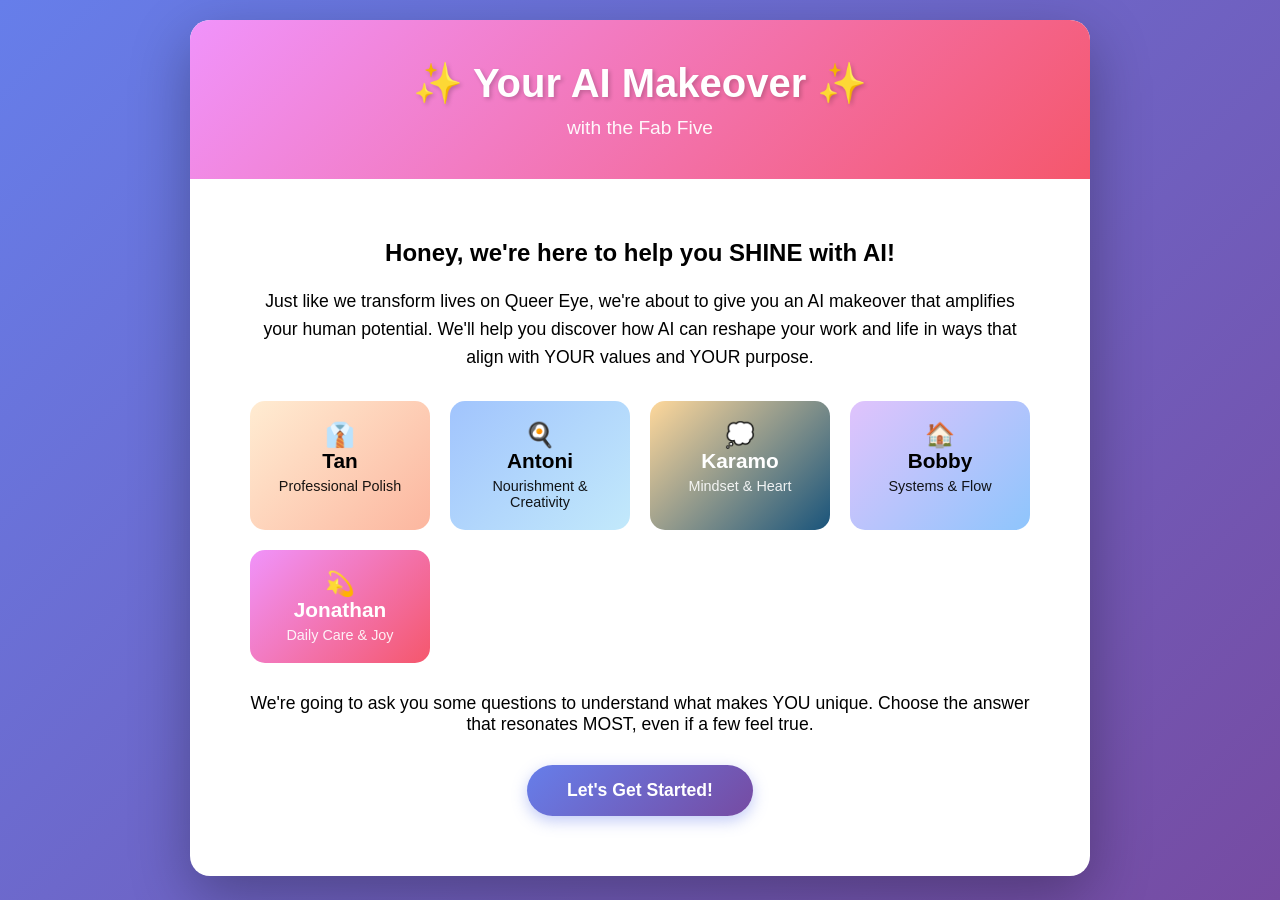
==== index.html @ f9fdda3f "Rename queer-eye-ai-makeover.html to index.html https://claude.ai/code/session_01TwcdHApTbEjeaKhmENs" ====
<!DOCTYPE html>
<html lang="en">
<head>
    <meta charset="UTF-8">
    <meta name="viewport" content="width=device-width, initial-scale=1.0">
    <title>Queer Eye AI Makeover - Discover Your AI Potential</title>
    <style>
        * {
            margin: 0;
            padding: 0;
            box-sizing: border-box;
        }

        body {
            font-family: 'Segoe UI', Tahoma, Geneva, Verdana, sans-serif;
            background: linear-gradient(135deg, #667eea 0%, #764ba2 100%);
            min-height: 100vh;
            padding: 20px;
        }

        .container {
            max-width: 900px;
            margin: 0 auto;
            background: white;
            border-radius: 20px;
            box-shadow: 0 20px 60px rgba(0,0,0,0.3);
            overflow: hidden;
        }

        .header {
            background: linear-gradient(135deg, #f093fb 0%, #f5576c 100%);
            color: white;
            padding: 40px;
            text-align: center;
        }

        .header h1 {
            font-size: 2.5em;
            margin-bottom: 10px;
            text-shadow: 2px 2px 4px rgba(0,0,0,0.2);
        }

        .header p {
            font-size: 1.2em;
            opacity: 0.95;
        }

        .content {
            padding: 40px;
        }

        .intro-section {
            text-align: center;
            padding: 20px;
        }

        .fab-five-intro {
            display: grid;
            grid-template-columns: repeat(auto-fit, minmax(150px, 1fr));
            gap: 20px;
            margin: 30px 0;
        }

        .host-card {
            padding: 20px;
            border-radius: 15px;
            text-align: center;
            transition: transform 0.3s;
        }

        .host-card:hover {
            transform: translateY(-5px);
        }

        .host-card.tan { background: linear-gradient(135deg, #ffecd2 0%, #fcb69f 100%); }
        .host-card.antoni { background: linear-gradient(135deg, #a1c4fd 0%, #c2e9fb 100%); }
        .host-card.karamo { background: linear-gradient(135deg, #ffd89b 0%, #19547b 100%); color: white; }
        .host-card.bobby { background: linear-gradient(135deg, #e0c3fc 0%, #8ec5fc 100%); }
        .host-card.jonathan { background: linear-gradient(135deg, #f093fb 0%, #f5576c 100%); color: white; }

        .host-card h3 {
            font-size: 1.3em;
            margin-bottom: 5px;
        }

        .host-card p {
            font-size: 0.9em;
            opacity: 0.9;
        }

        .question-section {
            display: none;
            animation: fadeIn 0.5s;
        }

        @keyframes fadeIn {
            from { opacity: 0; transform: translateY(20px); }
            to { opacity: 1; transform: translateY(0); }
        }

        .question-card {
            background: #f8f9fa;
            padding: 30px;
            border-radius: 15px;
            margin-bottom: 30px;
            border-left: 5px solid;
        }

        .question-card.tan { border-color: #fcb69f; }
        .question-card.antoni { border-color: #a1c4fd; }
        .question-card.karamo { border-color: #19547b; }
        .question-card.bobby { border-color: #8ec5fc; }
        .question-card.jonathan { border-color: #f5576c; }

        .host-name {
            font-size: 1.4em;
            font-weight: bold;
            margin-bottom: 15px;
            display: flex;
            align-items: center;
            gap: 10px;
        }

        .host-emoji {
            font-size: 1.5em;
        }

        .question-text {
            font-size: 1.2em;
            margin-bottom: 20px;
            font-style: italic;
            line-height: 1.5;
        }

        .options {
            display: flex;
            flex-direction: column;
            gap: 15px;
        }

        .option {
            padding: 20px;
            background: white;
            border: 2px solid #e0e0e0;
            border-radius: 10px;
            cursor: pointer;
            transition: all 0.3s;
            display: flex;
            align-items: center;
            gap: 15px;
        }

        .option:hover {
            border-color: #667eea;
            transform: translateX(5px);
            box-shadow: 0 5px 15px rgba(102, 126, 234, 0.2);
        }

        .option.selected {
            border-color: #667eea;
            background: #f0f4ff;
            font-weight: bold;
        }

        .option-letter {
            background: #667eea;
            color: white;
            width: 30px;
            height: 30px;
            border-radius: 50%;
            display: flex;
            align-items: center;
            justify-content: center;
            font-weight: bold;
            flex-shrink: 0;
        }

        .option.selected .option-letter {
            background: #764ba2;
        }

        .reaction {
            margin-top: 20px;
            padding: 15px;
            background: #fff9e6;
            border-radius: 10px;
            border-left: 4px solid #ffd700;
            display: none;
            animation: slideIn 0.4s;
        }

        @keyframes slideIn {
            from { opacity: 0; transform: translateX(-20px); }
            to { opacity: 1; transform: translateX(0); }
        }

        .reaction.show {
            display: block;
        }

        .reaction-text {
            font-style: italic;
            margin-bottom: 10px;
        }

        .reaction-author {
            font-weight: bold;
            font-size: 0.9em;
            color: #666;
        }

        .open-question {
            margin-top: 20px;
        }

        .open-question textarea {
            width: 100%;
            padding: 15px;
            border: 2px solid #e0e0e0;
            border-radius: 10px;
            font-family: inherit;
            font-size: 1em;
            resize: vertical;
            min-height: 100px;
            transition: border-color 0.3s;
        }

        .open-question textarea:focus {
            outline: none;
            border-color: #667eea;
        }

        .btn {
            background: linear-gradient(135deg, #667eea 0%, #764ba2 100%);
            color: white;
            padding: 15px 40px;
            border: none;
            border-radius: 30px;
            font-size: 1.1em;
            font-weight: bold;
            cursor: pointer;
            transition: all 0.3s;
            box-shadow: 0 5px 15px rgba(102, 126, 234, 0.4);
        }

        .btn:hover {
            transform: translateY(-2px);
            box-shadow: 0 8px 20px rgba(102, 126, 234, 0.6);
        }

        .btn:disabled {
            opacity: 0.5;
            cursor: not-allowed;
        }

        .navigation {
            display: flex;
            justify-content: space-between;
            align-items: center;
            margin-top: 30px;
        }

        .progress {
            text-align: center;
            margin-bottom: 20px;
        }

        .progress-bar {
            width: 100%;
            height: 10px;
            background: #e0e0e0;
            border-radius: 5px;
            overflow: hidden;
            margin-top: 10px;
        }

        .progress-fill {
            height: 100%;
            background: linear-gradient(90deg, #667eea 0%, #764ba2 100%);
            transition: width 0.5s;
        }

        .results-section {
            display: none;
        }

        .value-card {
            background: linear-gradient(135deg, #f093fb 0%, #f5576c 100%);
            color: white;
            padding: 30px;
            border-radius: 15px;
            margin-bottom: 30px;
            text-align: center;
        }

        .value-card h2 {
            font-size: 2em;
            margin-bottom: 15px;
        }

        .recommendation-card {
            background: #f8f9fa;
            padding: 30px;
            border-radius: 15px;
            margin-bottom: 20px;
        }

        .tool-highlight {
            background: linear-gradient(135deg, #667eea 0%, #764ba2 100%);
            color: white;
            padding: 20px;
            border-radius: 10px;
            margin: 20px 0;
        }

        .tool-highlight h4 {
            font-size: 1.3em;
            margin-bottom: 10px;
        }

        .challenge-card {
            background: linear-gradient(135deg, #ffd89b 0%, #19547b 100%);
            color: white;
            padding: 25px;
            border-radius: 15px;
            margin: 30px 0;
        }

        .affirmation {
            background: linear-gradient(135deg, #f093fb 0%, #f5576c 100%);
            color: white;
            padding: 30px;
            border-radius: 15px;
            text-align: center;
            font-size: 1.2em;
            line-height: 1.8;
            margin-top: 30px;
        }

        .hidden {
            display: none;
        }
    </style>
</head>
<body>
    <div class="container">
        <div class="header">
            <h1>✨ Your AI Makeover ✨</h1>
            <p>with the Fab Five</p>
        </div>

        <div class="content">
            <!-- Intro Section -->
            <div id="intro" class="intro-section">
                <h2 style="margin-bottom: 20px;">Honey, we're here to help you SHINE with AI!</h2>
                <p style="font-size: 1.1em; line-height: 1.6; margin-bottom: 30px;">
                    Just like we transform lives on Queer Eye, we're about to give you an AI makeover that amplifies your human potential.
                    We'll help you discover how AI can reshape your work and life in ways that align with YOUR values and YOUR purpose.
                </p>

                <div class="fab-five-intro">
                    <div class="host-card tan">
                        <div class="host-emoji">👔</div>
                        <h3>Tan</h3>
                        <p>Professional Polish</p>
                    </div>
                    <div class="host-card antoni">
                        <div class="host-emoji">🍳</div>
                        <h3>Antoni</h3>
                        <p>Nourishment & Creativity</p>
                    </div>
                    <div class="host-card karamo">
                        <div class="host-emoji">💭</div>
                        <h3>Karamo</h3>
                        <p>Mindset & Heart</p>
                    </div>
                    <div class="host-card bobby">
                        <div class="host-emoji">🏠</div>
                        <h3>Bobby</h3>
                        <p>Systems & Flow</p>
                    </div>
                    <div class="host-card jonathan">
                        <div class="host-emoji">💫</div>
                        <h3>Jonathan</h3>
                        <p>Daily Care & Joy</p>
                    </div>
                </div>

                <p style="font-size: 1.1em; margin: 30px 0;">
                    We're going to ask you some questions to understand what makes YOU unique.
                    Choose the answer that resonates MOST, even if a few feel true.
                </p>

                <button class="btn" onclick="startAssessment()">Let's Get Started!</button>
            </div>

            <!-- Assessment Section -->
            <div id="assessment" class="question-section">
                <div class="progress">
                    <div style="font-size: 1.1em; font-weight: bold;">Question <span id="current-q">1</span> of 10</div>
                    <div class="progress-bar">
                        <div class="progress-fill" id="progress-fill" style="width: 10%"></div>
                    </div>
                </div>

                <div id="question-container"></div>

                <div class="navigation">
                    <button class="btn" id="prev-btn" onclick="previousQuestion()" style="display: none;">← Previous</button>
                    <button class="btn" id="next-btn" onclick="nextQuestion()" disabled>Next →</button>
                </div>
            </div>

            <!-- Open Questions Section -->
            <div id="open-questions" class="question-section">
                <h2 style="margin-bottom: 30px; text-align: center;">Now, let's go deeper...</h2>
                <p style="text-align: center; margin-bottom: 40px; font-size: 1.1em;">
                    Each of us has one more question to help personalize your AI makeover.
                </p>
                <div id="open-questions-container"></div>
                <div class="navigation">
                    <button class="btn" onclick="generateResults()">Show Me My AI Makeover! ✨</button>
                </div>
            </div>

            <!-- Results Section -->
            <div id="results" class="results-section">
                <!-- Results will be generated dynamically -->
            </div>
        </div>
    </div>

    <script>
        // Questions data
        const questions = [
            {
                host: 'tan',
                hostName: 'Tan France',
                emoji: '👔',
                question: "Let's talk about how you present yourself at work. What's your biggest struggle when it comes to professional communication?",
                options: [
                    { id: 'a', text: "Writing takes forever - I overthink every email", value: 'perfectionist' },
                    { id: 'b', text: "I have great ideas but struggle to articulate them clearly", value: 'clarity' },
                    { id: 'c', text: "I'm confident in person but my writing doesn't capture my personality", value: 'personality' },
                    { id: 'd', text: "I don't struggle - I'm already fabulous, darling", value: 'confident' }
                ],
                reactions: {
                    'a': { text: "Oh honey, I see this all the time! You care about quality, which is beautiful. But AI can help you polish faster so you can focus on what really matters.", author: "Tan" },
                    'b': { text: "You know what? That's actually a strength. Your brain works fast! We just need to help you translate those brilliant thoughts into words.", author: "Tan" },
                    'c': { text: "I LOVE this self-awareness! Your personality is your superpower. Let's make sure your writing matches that energy.", author: "Tan" },
                    'd': { text: "Look at you! That confidence is stunning. But even the most fabulous people can level up, darling.", author: "Tan" }
                },
                openQuestion: "What does 'professional excellence' mean to you personally?"
            },
            {
                host: 'tan',
                hostName: 'Tan France',
                emoji: '👔',
                question: "When you imagine your most polished professional self, what are you doing differently?",
                options: [
                    { id: 'a', text: "Communicating with clarity and confidence", value: 'communication' },
                    { id: 'b', text: "Producing higher quality work faster", value: 'efficiency' },
                    { id: 'c', text: "Being more creative and original", value: 'creativity' },
                    { id: 'd', text: "Having more time for what really matters", value: 'time' }
                ],
                reactions: {
                    'a': { text: "YES! That's what it's all about. Confidence comes from clarity, and we're going to get you there.", author: "Tan" },
                    'b': { text: "Speed AND quality? That's not a compromise, that's AI's sweet spot, love.", author: "Tan" },
                    'c': { text: "Gorgeous! Creativity is what makes you irreplaceable. AI should amplify that, not replace it.", author: "Tan" },
                    'd': { text: "THIS is the real transformation. When we free up your time, you can focus on your purpose.", author: "Tan" }
                }
            },
            {
                host: 'antoni',
                hostName: 'Antoni Porowski',
                emoji: '🍳',
                question: "What feeds your soul at work - what kind of tasks make you feel most alive?",
                options: [
                    { id: 'a', text: "Learning new things and going deep", value: 'learning' },
                    { id: 'b', text: "Creating something original", value: 'creating' },
                    { id: 'c', text: "Solving complex problems", value: 'solving' },
                    { id: 'd', text: "Connecting ideas in new ways", value: 'connecting' }
                ],
                reactions: {
                    'a': { text: "That's beautiful. Real nourishment comes from growth. AI can be your learning partner, helping you absorb and understand faster.", author: "Antoni", banter: "Jonathan: 'OMG yes, learning is so sexy!'" },
                    'b': { text: "Creating is deeply human. The best AI use is when it handles the prep work so you have more energy for pure creation.", author: "Antoni" },
                    'c': { text: "I love this. Problem-solving is like cooking - you need the right ingredients and techniques. AI can be your sous chef.", author: "Antoni" },
                    'd': { text: "That's synthesis, and it's so valuable. AI can help you see patterns you might miss when you're overwhelmed.", author: "Antoni" }
                },
                openQuestion: "What kind of work makes you feel most nourished and fulfilled?"
            },
            {
                host: 'antoni',
                hostName: 'Antoni Porowski',
                emoji: '🍳',
                question: "When you're overwhelmed with information or tasks, what do you need most?",
                options: [
                    { id: 'a', text: "Someone to help me see the big picture", value: 'bigpicture' },
                    { id: 'b', text: "A way to organize and make sense of it all", value: 'organize' },
                    { id: 'c', text: "More time to think deeply", value: 'think' },
                    { id: 'd', text: "Fresh perspective and new ideas", value: 'perspective' }
                ],
                reactions: {
                    'a': { text: "Sometimes we get lost in the details. AI is incredible at summarizing and helping you see the forest through the trees.", author: "Antoni" },
                    'b': { text: "Organization is the foundation of everything. When your information is organized, you can actually use it.", author: "Antoni", banter: "Bobby: 'PREACH!'" },
                    'c': { text: "Deep thinking is where the magic happens. If AI can handle the surface-level stuff, you get that time back.", author: "Antoni" },
                    'd': { text: "Fresh perspective is everything. AI can be like a creative partner, bouncing ideas back in ways you wouldn't expect.", author: "Antoni" }
                }
            },
            {
                host: 'karamo',
                hostName: 'Karamo Brown',
                emoji: '💭',
                question: "Be real with me - what's your honest relationship with AI right now?",
                options: [
                    { id: 'a', text: "Scared it'll replace me or what makes me human", value: 'fear' },
                    { id: 'b', text: "Intrigued but don't know where to start", value: 'curious' },
                    { id: 'c', text: "Using it but feel guilty or like I'm 'cheating'", value: 'guilt' },
                    { id: 'd', text: "Excited but worried I'm not using it right", value: 'excited' }
                ],
                reactions: {
                    'a': { text: "Thank you for being vulnerable. Here's the truth: AI can't replace what makes you YOU. Your empathy, values, experiences - that's irreplaceable. AI is a tool that amplifies your humanity.", author: "Karamo" },
                    'b': { text: "That curiosity? That's courage. Not knowing where to start is exactly where everyone starts. We're going to change that today.", author: "Karamo" },
                    'c': { text: "Listen to me: Using tools doesn't diminish your work. Do you feel guilty using a calculator? A spellchecker? AI is the same. What matters is the thinking and judgment YOU bring.", author: "Karamo", banter: "Tan: 'Exactly! Nobody makes their own fabric!'" },
                    'd': { text: "That excitement is your intuition telling you something. There's no 'right way' - there's YOUR way. Let's find it.", author: "Karamo" }
                },
                openQuestion: "What impact do you most want to have in your work and life?"
            },
            {
                host: 'karamo',
                hostName: 'Karamo Brown',
                emoji: '💭',
                question: "What impact do you most want to have in your work and life?",
                options: [
                    { id: 'a', text: "Help and empower others", value: 'empower' },
                    { id: 'b', text: "Create meaningful change", value: 'change' },
                    { id: 'c', text: "Express my authentic self", value: 'authentic' },
                    { id: 'd', text: "Master my craft and excel", value: 'mastery' }
                ],
                reactions: {
                    'a': { text: "This is your PURPOSE. And here's what's powerful: when AI handles the logistics, you have MORE energy for the human connection that truly empowers people.", author: "Karamo" },
                    'b': { text: "Change-makers need leverage. AI isn't the change - YOU are. But AI can amplify your reach and your impact.", author: "Karamo" },
                    'c': { text: "Your authenticity is your power. AI should never mask who you are - it should give you space to be MORE yourself.", author: "Karamo" },
                    'd': { text: "Excellence requires focus. When you're not drowning in busywork, you can dedicate yourself to true mastery.", author: "Karamo" }
                }
            },
            {
                host: 'bobby',
                hostName: 'Bobby Berk',
                emoji: '🏠',
                question: "Let's talk about your workspace and workflow. What's the biggest mess we need to clean up?",
                options: [
                    { id: 'a', text: "My processes are chaotic - I waste so much time", value: 'chaos' },
                    { id: 'b', text: "I'm drowning in information/research/data", value: 'information' },
                    { id: 'c', text: "I do too many repetitive tasks manually", value: 'repetitive' },
                    { id: 'd', text: "My digital life is disorganized", value: 'disorganized' }
                ],
                reactions: {
                    'a': { text: "Okay, we're doing a full renovation. The good news? AI is amazing at creating structure from chaos. We just need to identify your repeated workflows.", author: "Bobby" },
                    'b': { text: "Information overload is like clutter - it paralyzes you. AI can be your organization system, helping you find what you need when you need it.", author: "Bobby" },
                    'c': { text: "STOP. If you're doing the same thing over and over, that's literally what computers are for. Let's automate that.", author: "Bobby", banter: "Antoni: 'It's like having someone else chop the onions!'" },
                    'd': { text: "Digital organization is just as important as physical. When everything has a place and a system, you can actually work.", author: "Bobby" }
                },
                openQuestion: "If we could redesign your workday, what would you want more space for?"
            },
            {
                host: 'bobby',
                hostName: 'Bobby Berk',
                emoji: '🏠',
                question: "If we could redesign your workday, what would you want more space for?",
                options: [
                    { id: 'a', text: "Deep, focused creative work", value: 'creative' },
                    { id: 'b', text: "Strategic thinking and planning", value: 'strategic' },
                    { id: 'c', text: "Human connection and collaboration", value: 'connection' },
                    { id: 'd', text: "Learning and experimentation", value: 'experiment' }
                ],
                reactions: {
                    'a': { text: "Creative work requires protected time and mental space. Every minute AI saves you on admin is a minute you can spend creating.", author: "Bobby" },
                    'b': { text: "Strategy is what separates good from great. If AI handles tactics and execution, you can focus on the vision.", author: "Bobby" },
                    'c': { text: "YES! The most valuable thing we have is human connection. Technology should create MORE space for that, not less.", author: "Bobby" },
                    'd': { text: "Experimentation is how we grow. When your systems are tight, you have bandwidth to try new things.", author: "Bobby" }
                }
            },
            {
                host: 'jonathan',
                hostName: 'Jonathan Van Ness',
                emoji: '💫',
                question: "Gorgeous! Tell me about your daily routine - when do you feel most energized?",
                options: [
                    { id: 'a', text: "Morning - I love fresh starts", value: 'morning' },
                    { id: 'b', text: "When I'm in flow on something I care about", value: 'flow' },
                    { id: 'c', text: "After I've accomplished something", value: 'accomplishment' },
                    { id: 'd', text: "When I'm learning or discovering something new", value: 'discovery' }
                ],
                reactions: {
                    'a': { text: "Okay, morning person! Let's use AI to set you up for success each morning. Imagine starting each day with a personalized brief of what matters.", author: "Jonathan", banter: "Bobby: 'Morning routines are EVERYTHING.'" },
                    'b': { text: "Flow state is like the BEST hair day! AI can protect your flow by handling interruptions and busy work.", author: "Jonathan" },
                    'c': { text: "That accomplishment dopamine is REAL, honey! AI can help you knock things out faster so you get more of those wins.", author: "Jonathan" },
                    'd': { text: "Learning and discovery! That's gorgeous! AI is like having a brilliant friend who always has interesting things to share.", author: "Jonathan" }
                },
                openQuestion: "What would make AI feel less like 'work' and more like a fun, supportive friend?"
            },
            {
                host: 'jonathan',
                hostName: 'Jonathan Van Ness',
                emoji: '💫',
                question: "What would make AI feel less like 'work' and more like a fun, supportive friend?",
                options: [
                    { id: 'a', text: "If it helped me learn and grow", value: 'growth' },
                    { id: 'b', text: "If it handled the boring stuff so I could do what I love", value: 'boring' },
                    { id: 'c', text: "If it sparked my creativity", value: 'spark' },
                    { id: 'd', text: "If it helped me be more present and less stressed", value: 'present' }
                ],
                reactions: {
                    'a': { text: "Yes! AI as your personal tutor and curiosity partner. It can explain things, help you understand, and make learning feel playful!", author: "Jonathan" },
                    'b': { text: "The boring stuff is like doing dishes - necessary but ugh. Let AI be your dishwasher so you can cook!", author: "Jonathan" },
                    'c': { text: "AI for creativity is like having a brainstorming buddy who never runs out of ideas. You're still the artist, honey!", author: "Jonathan" },
                    'd': { text: "THIS! When you're not overwhelmed, you can actually be present. AI can be your stress-management tool.", author: "Jonathan" }
                }
            }
        ];

        const openQuestions = [
            { host: 'tan', emoji: '👔', question: "What does 'professional excellence' mean to you personally?" },
            { host: 'antoni', emoji: '🍳', question: "What kind of work makes you feel most nourished and fulfilled?" },
            { host: 'karamo', emoji: '💭', question: "What impact do you most want to have in your work and life?" },
            { host: 'bobby', emoji: '🏠', question: "If we could redesign your workday, what would you want more space for?" },
            { host: 'jonathan', emoji: '💫', question: "What would make AI feel less like 'work' and more like a fun, supportive friend?" }
        ];

        // State
        let currentQuestionIndex = 0;
        let answers = {};
        let openAnswers = {};

        function startAssessment() {
            document.getElementById('intro').style.display = 'none';
            document.getElementById('assessment').style.display = 'block';
            showQuestion(0);
        }

        function showQuestion(index) {
            currentQuestionIndex = index;
            const question = questions[index];
            const container = document.getElementById('question-container');

            let optionsHTML = '';
            question.options.forEach(option => {
                const selected = answers[index] === option.id ? 'selected' : '';
                optionsHTML += `
                    <div class="option ${selected}" onclick="selectOption(${index}, '${option.id}', '${option.value}')">
                        <div class="option-letter">${option.id.toUpperCase()}</div>
                        <div>${option.text}</div>
                    </div>
                `;
            });

            container.innerHTML = `
                <div class="question-card ${question.host}">
                    <div class="host-name">
                        <span class="host-emoji">${question.emoji}</span>
                        ${question.hostName}
                    </div>
                    <div class="question-text">"${question.question}"</div>
                    <div class="options">
                        ${optionsHTML}
                    </div>
                    <div class="reaction" id="reaction-${index}">
                        <div class="reaction-text" id="reaction-text-${index}"></div>
                        <div class="reaction-author" id="reaction-author-${index}"></div>
                    </div>
                </div>
            `;

            // Update progress
            const progress = ((index + 1) / questions.length) * 100;
            document.getElementById('progress-fill').style.width = progress + '%';
            document.getElementById('current-q').textContent = index + 1;

            // Update navigation
            document.getElementById('prev-btn').style.display = index > 0 ? 'block' : 'none';
            document.getElementById('next-btn').disabled = !answers[index];

            // Show reaction if already answered
            if (answers[index]) {
                showReaction(index, answers[index]);
            }
        }

        function selectOption(questionIndex, optionId, value) {
            answers[questionIndex] = optionId;

            // Update UI
            const options = document.querySelectorAll(`#question-container .option`);
            options.forEach(opt => opt.classList.remove('selected'));
            event.currentTarget.classList.add('selected');

            // Enable next button
            document.getElementById('next-btn').disabled = false;

            // Show reaction
            showReaction(questionIndex, optionId);
        }

        function showReaction(questionIndex, optionId) {
            const question = questions[questionIndex];
            const reaction = question.reactions[optionId];

            if (reaction) {
                const reactionDiv = document.getElementById(`reaction-${questionIndex}`);
                const reactionText = document.getElementById(`reaction-text-${questionIndex}`);
                const reactionAuthor = document.getElementById(`reaction-author-${questionIndex}`);

                reactionText.innerHTML = `"${reaction.text}"${reaction.banter ? `<br><br><em>${reaction.banter}</em>` : ''}`;
                reactionAuthor.textContent = `— ${reaction.author}`;

                reactionDiv.classList.add('show');
            }
        }

        function nextQuestion() {
            if (currentQuestionIndex < questions.length - 1) {
                showQuestion(currentQuestionIndex + 1);
            } else {
                // Move to open questions
                showOpenQuestions();
            }
        }

        function previousQuestion() {
            if (currentQuestionIndex > 0) {
                showQuestion(currentQuestionIndex - 1);
            }
        }

        function showOpenQuestions() {
            document.getElementById('assessment').style.display = 'none';
            document.getElementById('open-questions').style.display = 'block';

            const container = document.getElementById('open-questions-container');
            let html = '';

            openQuestions.forEach((q, index) => {
                html += `
                    <div class="question-card ${q.host}">
                        <div class="host-name">
                            <span class="host-emoji">${q.emoji}</span>
                            ${q.host.charAt(0).toUpperCase() + q.host.slice(1)}
                        </div>
                        <div class="question-text">"${q.question}"</div>
                        <div class="open-question">
                            <textarea id="open-${index}" placeholder="Share your thoughts...">${openAnswers[index] || ''}</textarea>
                        </div>
                    </div>
                `;
            });

            container.innerHTML = html;

            // Save answers on input
            openQuestions.forEach((q, index) => {
                document.getElementById(`open-${index}`).addEventListener('input', (e) => {
                    openAnswers[index] = e.target.value;
                });
            });
        }

        function generateResults() {
            // Collect open answers
            openQuestions.forEach((q, index) => {
                const textarea = document.getElementById(`open-${index}`);
                if (textarea) {
                    openAnswers[index] = textarea.value;
                }
            });

            // Hide open questions, show results
            document.getElementById('open-questions').style.display = 'none';
            document.getElementById('results').style.display = 'block';

            // Analyze answers and generate personalized results
            const analysis = analyzeAnswers();
            displayResults(analysis);
        }

        function analyzeAnswers() {
            // Collect all values
            const values = [];
            questions.forEach((q, index) => {
                const answer = answers[index];
                if (answer) {
                    const option = q.options.find(opt => opt.id === answer);
                    if (option) {
                        values.push(option.value);
                    }
                }
            });

            // Determine core values and needs
            const analysis = {
                coreValue: determineCoreValue(values, openAnswers),
                primaryNeeds: determinePrimaryNeeds(values),
                tools: recommendTools(values, openAnswers),
                challenge: createChallenge(values),
                affirmation: createAffirmation(values, openAnswers)
            };

            return analysis;
        }

        function determineCoreValue(values, openAnswers) {
            // Analyze Karamo's questions (indices 4-5) for core values
            const impactAnswer = questions[5].options.find(opt => opt.id === answers[5])?.value;

            const valueMap = {
                'empower': 'Connection & Empowerment',
                'change': 'Meaningful Impact',
                'authentic': 'Authentic Expression',
                'mastery': 'Excellence & Mastery'
            };

            return valueMap[impactAnswer] || 'Growth & Discovery';
        }

        function determinePrimaryNeeds(values) {
            const needCounts = {};

            // Group related values
            const needMap = {
                communication: 'Clear Communication',
                clarity: 'Clear Communication',
                perfectionist: 'Confidence & Speed',
                efficiency: 'Confidence & Speed',
                time: 'Freed Time',
                learning: 'Deep Learning',
                connecting: 'Deep Learning',
                creating: 'Creative Expression',
                creativity: 'Creative Expression',
                solving: 'Problem Solving',
                organize: 'Organization & Structure',
                chaos: 'Organization & Structure',
                bigpicture: 'Strategic Thinking',
                strategic: 'Strategic Thinking'
            };

            values.forEach(val => {
                const need = needMap[val];
                if (need) {
                    needCounts[need] = (needCounts[need] || 0) + 1;
                }
            });

            // Return top 3 needs
            return Object.entries(needCounts)
                .sort((a, b) => b[1] - a[1])
                .slice(0, 3)
                .map(([need]) => need);
        }

        function recommendTools(values, openAnswers) {
            const tools = [];

            // Gemini recommendations
            if (values.includes('clarity') || values.includes('communication') || values.includes('perfectionist')) {
                tools.push({
                    name: 'Gemini for Writing',
                    host: 'Tan',
                    description: 'Your personal writing assistant. Use Gemini to draft emails, refine your message, adjust tone, and communicate with confidence. Think of it as having a skilled editor who helps you sound like the best version of yourself.',
                    why: 'Because you deserve to communicate with the same brilliance you think.',
                    tryIt: 'Next time you\'re stuck on an email, ask Gemini: "Help me write a clear, confident response to [situation]"'
                });
            }

            // NotebookLM recommendations
            if (values.includes('learning') || values.includes('information') || values.includes('bigpicture') || values.includes('organize')) {
                tools.push({
                    name: 'NotebookLM',
                    host: 'Antoni & Bobby',
                    description: 'Your AI research partner. Upload your documents, articles, or notes, and NotebookLM helps you understand, synthesize, and discover insights. It\'s like having a brilliant study partner who never gets tired.',
                    why: 'Because drowning in information isn\'t productive - understanding it is.',
                    tryIt: 'Upload 3-5 articles or documents about a topic you\'re researching. Ask NotebookLM to create a summary and identify the key themes.'
                });
            }

            // Gemini for creativity
            if (values.includes('creating') || values.includes('creativity') || values.includes('connecting') || values.includes('spark')) {
                tools.push({
                    name: 'Gemini for Brainstorming',
                    host: 'Antoni & Jonathan',
                    description: 'Your creative thinking partner. Use Gemini to bounce ideas, explore possibilities, and see connections you might miss. It\'s not about replacing your creativity - it\'s about amplifying it.',
                    why: 'Because the best ideas come from conversation, and AI can be an always-available collaborator.',
                    tryIt: 'Share a project or problem you\'re working on and ask: "Help me brainstorm 10 different approaches to [challenge]"'
                });
            }

            // Gemini CLI / Antigravity
            if (values.includes('chaos') || values.includes('repetitive') || values.includes('efficiency') || values.includes('strategic')) {
                tools.push({
                    name: 'Gemini CLI (Antigravity)',
                    host: 'Bobby',
                    description: 'AI for your workflow automation. If you work with code, documents, or repeated processes, Gemini CLI can help you build custom workflows that handle the repetitive stuff automatically.',
                    why: 'Because you shouldn\'t be a human robot doing the same task over and over.',
                    tryIt: 'Identify one task you do multiple times per week. Ask yourself: "Could AI help me automate or streamline this?"'
                });
            }

            // General Gemini for daily use
            if (values.includes('flow') || values.includes('present') || values.includes('boring') || values.includes('discovery')) {
                tools.push({
                    name: 'Daily Gemini Practice',
                    host: 'Jonathan',
                    description: 'Make AI part of your daily routine. Start your day by asking Gemini to help you prioritize, end it by reflecting with AI on what you learned. Small, consistent AI habits compound into major life improvements.',
                    why: 'Because self-care includes taking care of your mental energy and time.',
                    tryIt: 'Every morning this week, spend 5 minutes with Gemini creating your "Top 3 Focus Areas" for the day.'
                });
            }

            // Ensure at least 3 tools
            if (tools.length < 3) {
                tools.push({
                    name: 'Gemini Exploratory Learning',
                    host: 'All of Us',
                    description: 'The best way to learn AI is to use it. Ask Gemini questions, have conversations, explore topics you\'re curious about. Treat it like a knowledgeable friend.',
                    why: 'Because hands-on experimentation beats theoretical knowledge every time.',
                    tryIt: 'Pick a topic you\'re curious about and have a 15-minute conversation with Gemini about it. Ask follow-up questions. Go deep.'
                });
            }

            return tools;
        }

        function createChallenge(values) {
            // Create a specific weekly challenge
            if (values.includes('learning') || values.includes('discovery')) {
                return {
                    title: 'Your 7-Day AI Discovery Challenge',
                    description: 'Use AI every day this week for something different: Day 1: Writing help. Day 2: Learning something new. Day 3: Brainstorming. Day 4: Problem-solving. Day 5: Organization. Day 6: Creative project. Day 7: Reflect on what you discovered.',
                    commitment: 'Spend at least 15 minutes each day intentionally using AI for one of these purposes. Notice what energizes you.'
                };
            } else if (values.includes('efficiency') || values.includes('time')) {
                return {
                    title: 'The Time Reclamation Challenge',
                    description: 'Track your time for 3 days. Identify the 3 most time-consuming, repetitive tasks. Then spend one hour figuring out how AI could help with each one.',
                    commitment: 'By the end of next week, implement at least ONE AI solution that saves you 30+ minutes per week.'
                };
            } else {
                return {
                    title: 'The AI Integration Challenge',
                    description: 'Choose ONE area of your work where you struggle or feel stuck. Commit to using AI tools specifically for that area every day for one week.',
                    commitment: 'Document what works and what doesn\'t. By day 7, you should have a clear AI workflow for this challenge area.'
                };
            }
        }

        function createAffirmation(values, openAnswers) {
            const impactAnswer = openAnswers[2] || ''; // Karamo's impact question
            const fulfillmentAnswer = openAnswers[1] || ''; // Antoni's fulfillment question

            let affirmation = `You showed up today because you care about your growth and your impact. That alone is powerful.\n\n`;

            if (values.includes('fear') || values.includes('guilt')) {
                affirmation += `Let go of the fear. AI doesn't diminish your humanity - it amplifies it. Your judgment, your values, your creativity, your empathy - these are irreplaceable. AI is just a tool that gives you more space to be brilliantly, powerfully human.\n\n`;
            }

            affirmation += `You have unique gifts and a unique purpose. `;

            if (impactAnswer) {
                affirmation += `You want to make an impact, and that matters. `;
            }

            affirmation += `AI should help you shine YOUR light brighter in the world, in YOUR way.\n\n`;
            affirmation += `Start small. Be curious. Experiment. And remember: the goal isn't to use AI perfectly - it's to use it in ways that align with who you are and what you value.\n\n`;
            affirmation += `You've got this. And now, you've got AI as a tool to help you thrive.\n\n`;
            affirmation += `— The Fab Five`;

            return affirmation;
        }

        function displayResults(analysis) {
            const resultsContainer = document.getElementById('results');

            let toolsHTML = '';
            analysis.tools.forEach(tool => {
                toolsHTML += `
                    <div class="recommendation-card">
                        <h3 style="color: #764ba2; margin-bottom: 10px;">${tool.host} recommends:</h3>
                        <div class="tool-highlight">
                            <h4>${tool.name}</h4>
                            <p style="margin-top: 10px;">${tool.description}</p>
                        </div>
                        <p style="margin: 15px 0;"><strong>Why this matters:</strong> ${tool.why}</p>
                        <p style="background: #f0f4ff; padding: 15px; border-radius: 8px; border-left: 3px solid #667eea;"><strong>Try this:</strong> ${tool.tryIt}</p>
                    </div>
                `;
            });

            resultsContainer.innerHTML = `
                <h2 style="text-align: center; margin-bottom: 30px; font-size: 2em;">Your AI Makeover Results! ✨</h2>

                <div class="value-card">
                    <h2>Your Core Value</h2>
                    <p style="font-size: 1.5em; margin-top: 10px;">${analysis.coreValue}</p>
                    <p style="margin-top: 15px; opacity: 0.95;">Everything we recommend is designed to amplify this value in your life and work.</p>
                </div>

                <h3 style="margin: 30px 0 20px 0; font-size: 1.8em;">Your Personalized AI Tools</h3>
                <p style="margin-bottom: 30px; font-size: 1.1em; color: #666;">Based on your answers, here's what we recommend:</p>

                ${toolsHTML}

                <div class="challenge-card">
                    <h3 style="margin-bottom: 15px; font-size: 1.6em;">${analysis.challenge.title}</h3>
                    <p style="font-size: 1.1em; margin-bottom: 15px;">${analysis.challenge.description}</p>
                    <p style="background: rgba(255,255,255,0.2); padding: 15px; border-radius: 8px; margin-top: 15px;"><strong>Your commitment:</strong> ${analysis.challenge.commitment}</p>
                </div>

                <div class="affirmation">
                    <h3 style="margin-bottom: 20px; font-size: 1.8em;">A Final Word From Us...</h3>
                    <p style="white-space: pre-line;">${analysis.affirmation}</p>
                </div>

                <div style="text-align: center; margin-top: 40px;">
                    <button class="btn" onclick="window.print()">Save Your AI Makeover Plan 📄</button>
                </div>
            `;

            // Scroll to top
            window.scrollTo({ top: 0, behavior: 'smooth' });
        }
    </script>
</body>
</html>
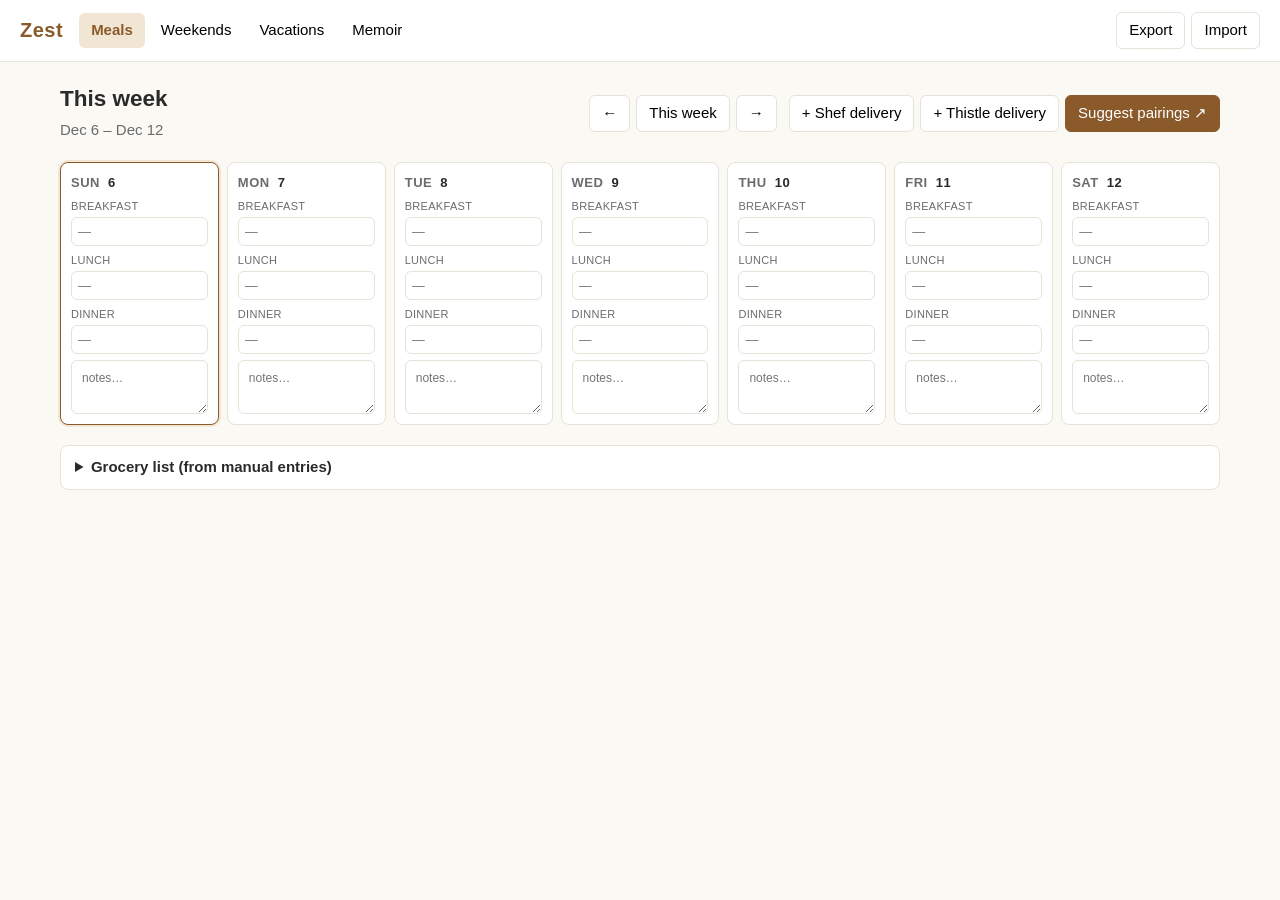
==== commit 43f253b9: "Add Zest v1: meal planner end-to-end, stubs for weekends/vacations/memoir Static HTML/CSS/JS single-" ====
--- a/index.html
+++ b/index.html
@@ -1,1032 +1,101 @@
 <!DOCTYPE html>
 <html lang="en">
 <head>
-    <meta charset="UTF-8">
-    <meta name="viewport" content="width=device-width, initial-scale=1.0">
-    <title>Queer Eye AI Makeover - Discover Your AI Potential</title>
-    <style>
-        * {
-            margin: 0;
-            padding: 0;
-            box-sizing: border-box;
-        }
-
-        body {
-            font-family: 'Segoe UI', Tahoma, Geneva, Verdana, sans-serif;
-            background: linear-gradient(135deg, #667eea 0%, #764ba2 100%);
-            min-height: 100vh;
-            padding: 20px;
-        }
-
-        .container {
-            max-width: 900px;
-            margin: 0 auto;
-            background: white;
-            border-radius: 20px;
-            box-shadow: 0 20px 60px rgba(0,0,0,0.3);
-            overflow: hidden;
-        }
-
-        .header {
-            background: linear-gradient(135deg, #f093fb 0%, #f5576c 100%);
-            color: white;
-            padding: 40px;
-            text-align: center;
-        }
-
-        .header h1 {
-            font-size: 2.5em;
-            margin-bottom: 10px;
-            text-shadow: 2px 2px 4px rgba(0,0,0,0.2);
-        }
-
-        .header p {
-            font-size: 1.2em;
-            opacity: 0.95;
-        }
-
-        .content {
-            padding: 40px;
-        }
-
-        .intro-section {
-            text-align: center;
-            padding: 20px;
-        }
-
-        .fab-five-intro {
-            display: grid;
-            grid-template-columns: repeat(auto-fit, minmax(150px, 1fr));
-            gap: 20px;
-            margin: 30px 0;
-        }
-
-        .host-card {
-            padding: 20px;
-            border-radius: 15px;
-            text-align: center;
-            transition: transform 0.3s;
-        }
-
-        .host-card:hover {
-            transform: translateY(-5px);
-        }
-
-        .host-card.tan { background: linear-gradient(135deg, #ffecd2 0%, #fcb69f 100%); }
-        .host-card.antoni { background: linear-gradient(135deg, #a1c4fd 0%, #c2e9fb 100%); }
-        .host-card.karamo { background: linear-gradient(135deg, #ffd89b 0%, #19547b 100%); color: white; }
-        .host-card.bobby { background: linear-gradient(135deg, #e0c3fc 0%, #8ec5fc 100%); }
-        .host-card.jonathan { background: linear-gradient(135deg, #f093fb 0%, #f5576c 100%); color: white; }
-
-        .host-card h3 {
-            font-size: 1.3em;
-            margin-bottom: 5px;
-        }
-
-        .host-card p {
-            font-size: 0.9em;
-            opacity: 0.9;
-        }
-
-        .question-section {
-            display: none;
-            animation: fadeIn 0.5s;
-        }
-
-        @keyframes fadeIn {
-            from { opacity: 0; transform: translateY(20px); }
-            to { opacity: 1; transform: translateY(0); }
-        }
-
-        .question-card {
-            background: #f8f9fa;
-            padding: 30px;
-            border-radius: 15px;
-            margin-bottom: 30px;
-            border-left: 5px solid;
-        }
-
-        .question-card.tan { border-color: #fcb69f; }
-        .question-card.antoni { border-color: #a1c4fd; }
-        .question-card.karamo { border-color: #19547b; }
-        .question-card.bobby { border-color: #8ec5fc; }
-        .question-card.jonathan { border-color: #f5576c; }
-
-        .host-name {
-            font-size: 1.4em;
-            font-weight: bold;
-            margin-bottom: 15px;
-            display: flex;
-            align-items: center;
-            gap: 10px;
-        }
-
-        .host-emoji {
-            font-size: 1.5em;
-        }
-
-        .question-text {
-            font-size: 1.2em;
-            margin-bottom: 20px;
-            font-style: italic;
-            line-height: 1.5;
-        }
-
-        .options {
-            display: flex;
-            flex-direction: column;
-            gap: 15px;
-        }
-
-        .option {
-            padding: 20px;
-            background: white;
-            border: 2px solid #e0e0e0;
-            border-radius: 10px;
-            cursor: pointer;
-            transition: all 0.3s;
-            display: flex;
-            align-items: center;
-            gap: 15px;
-        }
-
-        .option:hover {
-            border-color: #667eea;
-            transform: translateX(5px);
-            box-shadow: 0 5px 15px rgba(102, 126, 234, 0.2);
-        }
-
-        .option.selected {
-            border-color: #667eea;
-            background: #f0f4ff;
-            font-weight: bold;
-        }
-
-        .option-letter {
-            background: #667eea;
-            color: white;
-            width: 30px;
-            height: 30px;
-            border-radius: 50%;
-            display: flex;
-            align-items: center;
-            justify-content: center;
-            font-weight: bold;
-            flex-shrink: 0;
-        }
-
-        .option.selected .option-letter {
-            background: #764ba2;
-        }
-
-        .reaction {
-            margin-top: 20px;
-            padding: 15px;
-            background: #fff9e6;
-            border-radius: 10px;
-            border-left: 4px solid #ffd700;
-            display: none;
-            animation: slideIn 0.4s;
-        }
-
-        @keyframes slideIn {
-            from { opacity: 0; transform: translateX(-20px); }
-            to { opacity: 1; transform: translateX(0); }
-        }
-
-        .reaction.show {
-            display: block;
-        }
-
-        .reaction-text {
-            font-style: italic;
-            margin-bottom: 10px;
-        }
-
-        .reaction-author {
-            font-weight: bold;
-            font-size: 0.9em;
-            color: #666;
-        }
-
-        .open-question {
-            margin-top: 20px;
-        }
-
-        .open-question textarea {
-            width: 100%;
-            padding: 15px;
-            border: 2px solid #e0e0e0;
-            border-radius: 10px;
-            font-family: inherit;
-            font-size: 1em;
-            resize: vertical;
-            min-height: 100px;
-            transition: border-color 0.3s;
-        }
-
-        .open-question textarea:focus {
-            outline: none;
-            border-color: #667eea;
-        }
-
-        .btn {
-            background: linear-gradient(135deg, #667eea 0%, #764ba2 100%);
-            color: white;
-            padding: 15px 40px;
-            border: none;
-            border-radius: 30px;
-            font-size: 1.1em;
-            font-weight: bold;
-            cursor: pointer;
-            transition: all 0.3s;
-            box-shadow: 0 5px 15px rgba(102, 126, 234, 0.4);
-        }
-
-        .btn:hover {
-            transform: translateY(-2px);
-            box-shadow: 0 8px 20px rgba(102, 126, 234, 0.6);
-        }
-
-        .btn:disabled {
-            opacity: 0.5;
-            cursor: not-allowed;
-        }
-
-        .navigation {
-            display: flex;
-            justify-content: space-between;
-            align-items: center;
-            margin-top: 30px;
-        }
-
-        .progress {
-            text-align: center;
-            margin-bottom: 20px;
-        }
-
-        .progress-bar {
-            width: 100%;
-            height: 10px;
-            background: #e0e0e0;
-            border-radius: 5px;
-            overflow: hidden;
-            margin-top: 10px;
-        }
-
-        .progress-fill {
-            height: 100%;
-            background: linear-gradient(90deg, #667eea 0%, #764ba2 100%);
-            transition: width 0.5s;
-        }
-
-        .results-section {
-            display: none;
-        }
-
-        .value-card {
-            background: linear-gradient(135deg, #f093fb 0%, #f5576c 100%);
-            color: white;
-            padding: 30px;
-            border-radius: 15px;
-            margin-bottom: 30px;
-            text-align: center;
-        }
-
-        .value-card h2 {
-            font-size: 2em;
-            margin-bottom: 15px;
-        }
-
-        .recommendation-card {
-            background: #f8f9fa;
-            padding: 30px;
-            border-radius: 15px;
-            margin-bottom: 20px;
-        }
-
-        .tool-highlight {
-            background: linear-gradient(135deg, #667eea 0%, #764ba2 100%);
-            color: white;
-            padding: 20px;
-            border-radius: 10px;
-            margin: 20px 0;
-        }
-
-        .tool-highlight h4 {
-            font-size: 1.3em;
-            margin-bottom: 10px;
-        }
-
-        .challenge-card {
-            background: linear-gradient(135deg, #ffd89b 0%, #19547b 100%);
-            color: white;
-            padding: 25px;
-            border-radius: 15px;
-            margin: 30px 0;
-        }
-
-        .affirmation {
-            background: linear-gradient(135deg, #f093fb 0%, #f5576c 100%);
-            color: white;
-            padding: 30px;
-            border-radius: 15px;
-            text-align: center;
-            font-size: 1.2em;
-            line-height: 1.8;
-            margin-top: 30px;
-        }
-
-        .hidden {
-            display: none;
-        }
-    </style>
+  <meta charset="UTF-8" />
+  <meta name="viewport" content="width=device-width, initial-scale=1.0" />
+  <title>Zest — meals, weekends, vacations, memoir</title>
+  <link rel="stylesheet" href="styles.css" />
 </head>
 <body>
-    <div class="container">
-        <div class="header">
-            <h1>✨ Your AI Makeover ✨</h1>
-            <p>with the Fab Five</p>
+  <header class="topbar">
+    <h1>Zest</h1>
+    <nav class="tabs" id="tabs">
+      <button class="tab active" data-tab="meals">Meals</button>
+      <button class="tab" data-tab="weekends">Weekends</button>
+      <button class="tab" data-tab="vacations">Vacations</button>
+      <button class="tab" data-tab="memoir">Memoir</button>
+    </nav>
+    <div class="topbar-actions">
+      <button id="exportBtn" title="Download a JSON backup of everything">Export</button>
+      <button id="importBtn" title="Restore from a JSON backup">Import</button>
+      <input type="file" id="importFile" accept="application/json" hidden />
+    </div>
+  </header>
+
+  <main>
+    <!-- ================= MEALS ================= -->
+    <section class="panel active" id="panel-meals">
+      <div class="panel-head">
+        <div>
+          <h2 id="weekTitle">This week</h2>
+          <p class="muted" id="weekRange"></p>
         </div>
+        <div class="row-actions">
+          <button id="prevWeek">←</button>
+          <button id="thisWeek">This week</button>
+          <button id="nextWeek">→</button>
+          <span class="spacer"></span>
+          <button id="addShef">+ Shef delivery</button>
+          <button id="addThistle">+ Thistle delivery</button>
+          <button id="suggestPairings" class="primary">Suggest pairings ↗</button>
+        </div>
+      </div>
 
-        <div class="content">
-            <!-- Intro Section -->
-            <div id="intro" class="intro-section">
-                <h2 style="margin-bottom: 20px;">Honey, we're here to help you SHINE with AI!</h2>
-                <p style="font-size: 1.1em; line-height: 1.6; margin-bottom: 30px;">
-                    Just like we transform lives on Queer Eye, we're about to give you an AI makeover that amplifies your human potential.
-                    We'll help you discover how AI can reshape your work and life in ways that align with YOUR values and YOUR purpose.
-                </p>
+      <div class="week-grid" id="weekGrid"></div>
 
-                <div class="fab-five-intro">
-                    <div class="host-card tan">
-                        <div class="host-emoji">👔</div>
-                        <h3>Tan</h3>
-                        <p>Professional Polish</p>
-                    </div>
-                    <div class="host-card antoni">
-                        <div class="host-emoji">🍳</div>
-                        <h3>Antoni</h3>
-                        <p>Nourishment & Creativity</p>
-                    </div>
-                    <div class="host-card karamo">
-                        <div class="host-emoji">💭</div>
-                        <h3>Karamo</h3>
-                        <p>Mindset & Heart</p>
-                    </div>
-                    <div class="host-card bobby">
-                        <div class="host-emoji">🏠</div>
-                        <h3>Bobby</h3>
-                        <p>Systems & Flow</p>
-                    </div>
-                    <div class="host-card jonathan">
-                        <div class="host-emoji">💫</div>
-                        <h3>Jonathan</h3>
-                        <p>Daily Care & Joy</p>
-                    </div>
-                </div>
+      <details class="aside">
+        <summary>Grocery list (from manual entries)</summary>
+        <textarea id="groceryNotes" placeholder="Anything you want to remember to buy this week…"></textarea>
+      </details>
+    </section>
 
-                <p style="font-size: 1.1em; margin: 30px 0;">
-                    We're going to ask you some questions to understand what makes YOU unique.
-                    Choose the answer that resonates MOST, even if a few feel true.
-                </p>
+    <!-- ================= WEEKENDS ================= -->
+    <section class="panel" id="panel-weekends">
+      <div class="panel-head">
+        <h2>Weekend activities</h2>
+        <button id="suggestWeekend" class="primary">Suggest ideas ↗</button>
+      </div>
+      <p class="muted">Coming next. For now, jot ideas here and they'll be saved.</p>
+      <textarea id="weekendNotes" class="full" placeholder="Saturday morning hike? Sunday brunch with the Smiths?"></textarea>
+    </section>
 
-                <button class="btn" onclick="startAssessment()">Let's Get Started!</button>
-            </div>
+    <!-- ================= VACATIONS ================= -->
+    <section class="panel" id="panel-vacations">
+      <div class="panel-head">
+        <h2>Vacations to plan</h2>
+        <button id="suggestVacation" class="primary">Suggest destinations ↗</button>
+      </div>
+      <p class="muted">Add trips you're considering. Earlier dates float to the top.</p>
+      <div id="vacationList"></div>
+      <button id="addVacation">+ Add a trip idea</button>
+    </section>
 
-            <!-- Assessment Section -->
-            <div id="assessment" class="question-section">
-                <div class="progress">
-                    <div style="font-size: 1.1em; font-weight: bold;">Question <span id="current-q">1</span> of 10</div>
-                    <div class="progress-bar">
-                        <div class="progress-fill" id="progress-fill" style="width: 10%"></div>
-                    </div>
-                </div>
+    <!-- ================= MEMOIR ================= -->
+    <section class="panel" id="panel-memoir">
+      <div class="panel-head">
+        <h2>Family memoir</h2>
+        <button id="exportMemoir">Export as Markdown</button>
+      </div>
+      <p class="muted">One story at a time. Pick a prompt or write freely.</p>
+      <div class="memoir-layout">
+        <aside class="memoir-prompts">
+          <h3>Prompts</h3>
+          <ul id="promptList"></ul>
+        </aside>
+        <div class="memoir-editor">
+          <input id="memoirTitle" type="text" placeholder="Story title" />
+          <textarea id="memoirBody" placeholder="Start writing…"></textarea>
+          <div class="row-actions">
+            <button id="saveStory" class="primary">Save story</button>
+            <button id="newStory">New story</button>
+          </div>
+          <h3 class="muted">Saved stories</h3>
+          <ul id="storyList"></ul>
+        </div>
+      </div>
+    </section>
+  </main>
 
-                <div id="question-container"></div>
-
-                <div class="navigation">
-                    <button class="btn" id="prev-btn" onclick="previousQuestion()" style="display: none;">← Previous</button>
-                    <button class="btn" id="next-btn" onclick="nextQuestion()" disabled>Next →</button>
-                </div>
-            </div>
-
-            <!-- Open Questions Section -->
-            <div id="open-questions" class="question-section">
-                <h2 style="margin-bottom: 30px; text-align: center;">Now, let's go deeper...</h2>
-                <p style="text-align: center; margin-bottom: 40px; font-size: 1.1em;">
-                    Each of us has one more question to help personalize your AI makeover.
-                </p>
-                <div id="open-questions-container"></div>
-                <div class="navigation">
-                    <button class="btn" onclick="generateResults()">Show Me My AI Makeover! ✨</button>
-                </div>
-            </div>
-
-            <!-- Results Section -->
-            <div id="results" class="results-section">
-                <!-- Results will be generated dynamically -->
-            </div>
-        </div>
-    </div>
-
-    <script>
-        // Questions data
-        const questions = [
-            {
-                host: 'tan',
-                hostName: 'Tan France',
-                emoji: '👔',
-                question: "Let's talk about how you present yourself at work. What's your biggest struggle when it comes to professional communication?",
-                options: [
-                    { id: 'a', text: "Writing takes forever - I overthink every email", value: 'perfectionist' },
-                    { id: 'b', text: "I have great ideas but struggle to articulate them clearly", value: 'clarity' },
-                    { id: 'c', text: "I'm confident in person but my writing doesn't capture my personality", value: 'personality' },
-                    { id: 'd', text: "I don't struggle - I'm already fabulous, darling", value: 'confident' }
-                ],
-                reactions: {
-                    'a': { text: "Oh honey, I see this all the time! You care about quality, which is beautiful. But AI can help you polish faster so you can focus on what really matters.", author: "Tan" },
-                    'b': { text: "You know what? That's actually a strength. Your brain works fast! We just need to help you translate those brilliant thoughts into words.", author: "Tan" },
-                    'c': { text: "I LOVE this self-awareness! Your personality is your superpower. Let's make sure your writing matches that energy.", author: "Tan" },
-                    'd': { text: "Look at you! That confidence is stunning. But even the most fabulous people can level up, darling.", author: "Tan" }
-                },
-                openQuestion: "What does 'professional excellence' mean to you personally?"
-            },
-            {
-                host: 'tan',
-                hostName: 'Tan France',
-                emoji: '👔',
-                question: "When you imagine your most polished professional self, what are you doing differently?",
-                options: [
-                    { id: 'a', text: "Communicating with clarity and confidence", value: 'communication' },
-                    { id: 'b', text: "Producing higher quality work faster", value: 'efficiency' },
-                    { id: 'c', text: "Being more creative and original", value: 'creativity' },
-                    { id: 'd', text: "Having more time for what really matters", value: 'time' }
-                ],
-                reactions: {
-                    'a': { text: "YES! That's what it's all about. Confidence comes from clarity, and we're going to get you there.", author: "Tan" },
-                    'b': { text: "Speed AND quality? That's not a compromise, that's AI's sweet spot, love.", author: "Tan" },
-                    'c': { text: "Gorgeous! Creativity is what makes you irreplaceable. AI should amplify that, not replace it.", author: "Tan" },
-                    'd': { text: "THIS is the real transformation. When we free up your time, you can focus on your purpose.", author: "Tan" }
-                }
-            },
-            {
-                host: 'antoni',
-                hostName: 'Antoni Porowski',
-                emoji: '🍳',
-                question: "What feeds your soul at work - what kind of tasks make you feel most alive?",
-                options: [
-                    { id: 'a', text: "Learning new things and going deep", value: 'learning' },
-                    { id: 'b', text: "Creating something original", value: 'creating' },
-                    { id: 'c', text: "Solving complex problems", value: 'solving' },
-                    { id: 'd', text: "Connecting ideas in new ways", value: 'connecting' }
-                ],
-                reactions: {
-                    'a': { text: "That's beautiful. Real nourishment comes from growth. AI can be your learning partner, helping you absorb and understand faster.", author: "Antoni", banter: "Jonathan: 'OMG yes, learning is so sexy!'" },
-                    'b': { text: "Creating is deeply human. The best AI use is when it handles the prep work so you have more energy for pure creation.", author: "Antoni" },
-                    'c': { text: "I love this. Problem-solving is like cooking - you need the right ingredients and techniques. AI can be your sous chef.", author: "Antoni" },
-                    'd': { text: "That's synthesis, and it's so valuable. AI can help you see patterns you might miss when you're overwhelmed.", author: "Antoni" }
-                },
-                openQuestion: "What kind of work makes you feel most nourished and fulfilled?"
-            },
-            {
-                host: 'antoni',
-                hostName: 'Antoni Porowski',
-                emoji: '🍳',
-                question: "When you're overwhelmed with information or tasks, what do you need most?",
-                options: [
-                    { id: 'a', text: "Someone to help me see the big picture", value: 'bigpicture' },
-                    { id: 'b', text: "A way to organize and make sense of it all", value: 'organize' },
-                    { id: 'c', text: "More time to think deeply", value: 'think' },
-                    { id: 'd', text: "Fresh perspective and new ideas", value: 'perspective' }
-                ],
-                reactions: {
-                    'a': { text: "Sometimes we get lost in the details. AI is incredible at summarizing and helping you see the forest through the trees.", author: "Antoni" },
-                    'b': { text: "Organization is the foundation of everything. When your information is organized, you can actually use it.", author: "Antoni", banter: "Bobby: 'PREACH!'" },
-                    'c': { text: "Deep thinking is where the magic happens. If AI can handle the surface-level stuff, you get that time back.", author: "Antoni" },
-                    'd': { text: "Fresh perspective is everything. AI can be like a creative partner, bouncing ideas back in ways you wouldn't expect.", author: "Antoni" }
-                }
-            },
-            {
-                host: 'karamo',
-                hostName: 'Karamo Brown',
-                emoji: '💭',
-                question: "Be real with me - what's your honest relationship with AI right now?",
-                options: [
-                    { id: 'a', text: "Scared it'll replace me or what makes me human", value: 'fear' },
-                    { id: 'b', text: "Intrigued but don't know where to start", value: 'curious' },
-                    { id: 'c', text: "Using it but feel guilty or like I'm 'cheating'", value: 'guilt' },
-                    { id: 'd', text: "Excited but worried I'm not using it right", value: 'excited' }
-                ],
-                reactions: {
-                    'a': { text: "Thank you for being vulnerable. Here's the truth: AI can't replace what makes you YOU. Your empathy, values, experiences - that's irreplaceable. AI is a tool that amplifies your humanity.", author: "Karamo" },
-                    'b': { text: "That curiosity? That's courage. Not knowing where to start is exactly where everyone starts. We're going to change that today.", author: "Karamo" },
-                    'c': { text: "Listen to me: Using tools doesn't diminish your work. Do you feel guilty using a calculator? A spellchecker? AI is the same. What matters is the thinking and judgment YOU bring.", author: "Karamo", banter: "Tan: 'Exactly! Nobody makes their own fabric!'" },
-                    'd': { text: "That excitement is your intuition telling you something. There's no 'right way' - there's YOUR way. Let's find it.", author: "Karamo" }
-                },
-                openQuestion: "What impact do you most want to have in your work and life?"
-            },
-            {
-                host: 'karamo',
-                hostName: 'Karamo Brown',
-                emoji: '💭',
-                question: "What impact do you most want to have in your work and life?",
-                options: [
-                    { id: 'a', text: "Help and empower others", value: 'empower' },
-                    { id: 'b', text: "Create meaningful change", value: 'change' },
-                    { id: 'c', text: "Express my authentic self", value: 'authentic' },
-                    { id: 'd', text: "Master my craft and excel", value: 'mastery' }
-                ],
-                reactions: {
-                    'a': { text: "This is your PURPOSE. And here's what's powerful: when AI handles the logistics, you have MORE energy for the human connection that truly empowers people.", author: "Karamo" },
-                    'b': { text: "Change-makers need leverage. AI isn't the change - YOU are. But AI can amplify your reach and your impact.", author: "Karamo" },
-                    'c': { text: "Your authenticity is your power. AI should never mask who you are - it should give you space to be MORE yourself.", author: "Karamo" },
-                    'd': { text: "Excellence requires focus. When you're not drowning in busywork, you can dedicate yourself to true mastery.", author: "Karamo" }
-                }
-            },
-            {
-                host: 'bobby',
-                hostName: 'Bobby Berk',
-                emoji: '🏠',
-                question: "Let's talk about your workspace and workflow. What's the biggest mess we need to clean up?",
-                options: [
-                    { id: 'a', text: "My processes are chaotic - I waste so much time", value: 'chaos' },
-                    { id: 'b', text: "I'm drowning in information/research/data", value: 'information' },
-                    { id: 'c', text: "I do too many repetitive tasks manually", value: 'repetitive' },
-                    { id: 'd', text: "My digital life is disorganized", value: 'disorganized' }
-                ],
-                reactions: {
-                    'a': { text: "Okay, we're doing a full renovation. The good news? AI is amazing at creating structure from chaos. We just need to identify your repeated workflows.", author: "Bobby" },
-                    'b': { text: "Information overload is like clutter - it paralyzes you. AI can be your organization system, helping you find what you need when you need it.", author: "Bobby" },
-                    'c': { text: "STOP. If you're doing the same thing over and over, that's literally what computers are for. Let's automate that.", author: "Bobby", banter: "Antoni: 'It's like having someone else chop the onions!'" },
-                    'd': { text: "Digital organization is just as important as physical. When everything has a place and a system, you can actually work.", author: "Bobby" }
-                },
-                openQuestion: "If we could redesign your workday, what would you want more space for?"
-            },
-            {
-                host: 'bobby',
-                hostName: 'Bobby Berk',
-                emoji: '🏠',
-                question: "If we could redesign your workday, what would you want more space for?",
-                options: [
-                    { id: 'a', text: "Deep, focused creative work", value: 'creative' },
-                    { id: 'b', text: "Strategic thinking and planning", value: 'strategic' },
-                    { id: 'c', text: "Human connection and collaboration", value: 'connection' },
-                    { id: 'd', text: "Learning and experimentation", value: 'experiment' }
-                ],
-                reactions: {
-                    'a': { text: "Creative work requires protected time and mental space. Every minute AI saves you on admin is a minute you can spend creating.", author: "Bobby" },
-                    'b': { text: "Strategy is what separates good from great. If AI handles tactics and execution, you can focus on the vision.", author: "Bobby" },
-                    'c': { text: "YES! The most valuable thing we have is human connection. Technology should create MORE space for that, not less.", author: "Bobby" },
-                    'd': { text: "Experimentation is how we grow. When your systems are tight, you have bandwidth to try new things.", author: "Bobby" }
-                }
-            },
-            {
-                host: 'jonathan',
-                hostName: 'Jonathan Van Ness',
-                emoji: '💫',
-                question: "Gorgeous! Tell me about your daily routine - when do you feel most energized?",
-                options: [
-                    { id: 'a', text: "Morning - I love fresh starts", value: 'morning' },
-                    { id: 'b', text: "When I'm in flow on something I care about", value: 'flow' },
-                    { id: 'c', text: "After I've accomplished something", value: 'accomplishment' },
-                    { id: 'd', text: "When I'm learning or discovering something new", value: 'discovery' }
-                ],
-                reactions: {
-                    'a': { text: "Okay, morning person! Let's use AI to set you up for success each morning. Imagine starting each day with a personalized brief of what matters.", author: "Jonathan", banter: "Bobby: 'Morning routines are EVERYTHING.'" },
-                    'b': { text: "Flow state is like the BEST hair day! AI can protect your flow by handling interruptions and busy work.", author: "Jonathan" },
-                    'c': { text: "That accomplishment dopamine is REAL, honey! AI can help you knock things out faster so you get more of those wins.", author: "Jonathan" },
-                    'd': { text: "Learning and discovery! That's gorgeous! AI is like having a brilliant friend who always has interesting things to share.", author: "Jonathan" }
-                },
-                openQuestion: "What would make AI feel less like 'work' and more like a fun, supportive friend?"
-            },
-            {
-                host: 'jonathan',
-                hostName: 'Jonathan Van Ness',
-                emoji: '💫',
-                question: "What would make AI feel less like 'work' and more like a fun, supportive friend?",
-                options: [
-                    { id: 'a', text: "If it helped me learn and grow", value: 'growth' },
-                    { id: 'b', text: "If it handled the boring stuff so I could do what I love", value: 'boring' },
-                    { id: 'c', text: "If it sparked my creativity", value: 'spark' },
-                    { id: 'd', text: "If it helped me be more present and less stressed", value: 'present' }
-                ],
-                reactions: {
-                    'a': { text: "Yes! AI as your personal tutor and curiosity partner. It can explain things, help you understand, and make learning feel playful!", author: "Jonathan" },
-                    'b': { text: "The boring stuff is like doing dishes - necessary but ugh. Let AI be your dishwasher so you can cook!", author: "Jonathan" },
-                    'c': { text: "AI for creativity is like having a brainstorming buddy who never runs out of ideas. You're still the artist, honey!", author: "Jonathan" },
-                    'd': { text: "THIS! When you're not overwhelmed, you can actually be present. AI can be your stress-management tool.", author: "Jonathan" }
-                }
-            }
-        ];
-
-        const openQuestions = [
-            { host: 'tan', emoji: '👔', question: "What does 'professional excellence' mean to you personally?" },
-            { host: 'antoni', emoji: '🍳', question: "What kind of work makes you feel most nourished and fulfilled?" },
-            { host: 'karamo', emoji: '💭', question: "What impact do you most want to have in your work and life?" },
-            { host: 'bobby', emoji: '🏠', question: "If we could redesign your workday, what would you want more space for?" },
-            { host: 'jonathan', emoji: '💫', question: "What would make AI feel less like 'work' and more like a fun, supportive friend?" }
-        ];
-
-        // State
-        let currentQuestionIndex = 0;
-        let answers = {};
-        let openAnswers = {};
-
-        function startAssessment() {
-            document.getElementById('intro').style.display = 'none';
-            document.getElementById('assessment').style.display = 'block';
-            showQuestion(0);
-        }
-
-        function showQuestion(index) {
-            currentQuestionIndex = index;
-            const question = questions[index];
-            const container = document.getElementById('question-container');
-
-            let optionsHTML = '';
-            question.options.forEach(option => {
-                const selected = answers[index] === option.id ? 'selected' : '';
-                optionsHTML += `
-                    <div class="option ${selected}" onclick="selectOption(${index}, '${option.id}', '${option.value}')">
-                        <div class="option-letter">${option.id.toUpperCase()}</div>
-                        <div>${option.text}</div>
-                    </div>
-                `;
-            });
-
-            container.innerHTML = `
-                <div class="question-card ${question.host}">
-                    <div class="host-name">
-                        <span class="host-emoji">${question.emoji}</span>
-                        ${question.hostName}
-                    </div>
-                    <div class="question-text">"${question.question}"</div>
-                    <div class="options">
-                        ${optionsHTML}
-                    </div>
-                    <div class="reaction" id="reaction-${index}">
-                        <div class="reaction-text" id="reaction-text-${index}"></div>
-                        <div class="reaction-author" id="reaction-author-${index}"></div>
-                    </div>
-                </div>
-            `;
-
-            // Update progress
-            const progress = ((index + 1) / questions.length) * 100;
-            document.getElementById('progress-fill').style.width = progress + '%';
-            document.getElementById('current-q').textContent = index + 1;
-
-            // Update navigation
-            document.getElementById('prev-btn').style.display = index > 0 ? 'block' : 'none';
-            document.getElementById('next-btn').disabled = !answers[index];
-
-            // Show reaction if already answered
-            if (answers[index]) {
-                showReaction(index, answers[index]);
-            }
-        }
-
-        function selectOption(questionIndex, optionId, value) {
-            answers[questionIndex] = optionId;
-
-            // Update UI
-            const options = document.querySelectorAll(`#question-container .option`);
-            options.forEach(opt => opt.classList.remove('selected'));
-            event.currentTarget.classList.add('selected');
-
-            // Enable next button
-            document.getElementById('next-btn').disabled = false;
-
-            // Show reaction
-            showReaction(questionIndex, optionId);
-        }
-
-        function showReaction(questionIndex, optionId) {
-            const question = questions[questionIndex];
-            const reaction = question.reactions[optionId];
-
-            if (reaction) {
-                const reactionDiv = document.getElementById(`reaction-${questionIndex}`);
-                const reactionText = document.getElementById(`reaction-text-${questionIndex}`);
-                const reactionAuthor = document.getElementById(`reaction-author-${questionIndex}`);
-
-                reactionText.innerHTML = `"${reaction.text}"${reaction.banter ? `<br><br><em>${reaction.banter}</em>` : ''}`;
-                reactionAuthor.textContent = `— ${reaction.author}`;
-
-                reactionDiv.classList.add('show');
-            }
-        }
-
-        function nextQuestion() {
-            if (currentQuestionIndex < questions.length - 1) {
-                showQuestion(currentQuestionIndex + 1);
-            } else {
-                // Move to open questions
-                showOpenQuestions();
-            }
-        }
-
-        function previousQuestion() {
-            if (currentQuestionIndex > 0) {
-                showQuestion(currentQuestionIndex - 1);
-            }
-        }
-
-        function showOpenQuestions() {
-            document.getElementById('assessment').style.display = 'none';
-            document.getElementById('open-questions').style.display = 'block';
-
-            const container = document.getElementById('open-questions-container');
-            let html = '';
-
-            openQuestions.forEach((q, index) => {
-                html += `
-                    <div class="question-card ${q.host}">
-                        <div class="host-name">
-                            <span class="host-emoji">${q.emoji}</span>
-                            ${q.host.charAt(0).toUpperCase() + q.host.slice(1)}
-                        </div>
-                        <div class="question-text">"${q.question}"</div>
-                        <div class="open-question">
-                            <textarea id="open-${index}" placeholder="Share your thoughts...">${openAnswers[index] || ''}</textarea>
-                        </div>
-                    </div>
-                `;
-            });
-
-            container.innerHTML = html;
-
-            // Save answers on input
-            openQuestions.forEach((q, index) => {
-                document.getElementById(`open-${index}`).addEventListener('input', (e) => {
-                    openAnswers[index] = e.target.value;
-                });
-            });
-        }
-
-        function generateResults() {
-            // Collect open answers
-            openQuestions.forEach((q, index) => {
-                const textarea = document.getElementById(`open-${index}`);
-                if (textarea) {
-                    openAnswers[index] = textarea.value;
-                }
-            });
-
-            // Hide open questions, show results
-            document.getElementById('open-questions').style.display = 'none';
-            document.getElementById('results').style.display = 'block';
-
-            // Analyze answers and generate personalized results
-            const analysis = analyzeAnswers();
-            displayResults(analysis);
-        }
-
-        function analyzeAnswers() {
-            // Collect all values
-            const values = [];
-            questions.forEach((q, index) => {
-                const answer = answers[index];
-                if (answer) {
-                    const option = q.options.find(opt => opt.id === answer);
-                    if (option) {
-                        values.push(option.value);
-                    }
-                }
-            });
-
-            // Determine core values and needs
-            const analysis = {
-                coreValue: determineCoreValue(values, openAnswers),
-                primaryNeeds: determinePrimaryNeeds(values),
-                tools: recommendTools(values, openAnswers),
-                challenge: createChallenge(values),
-                affirmation: createAffirmation(values, openAnswers)
-            };
-
-            return analysis;
-        }
-
-        function determineCoreValue(values, openAnswers) {
-            // Analyze Karamo's questions (indices 4-5) for core values
-            const impactAnswer = questions[5].options.find(opt => opt.id === answers[5])?.value;
-
-            const valueMap = {
-                'empower': 'Connection & Empowerment',
-                'change': 'Meaningful Impact',
-                'authentic': 'Authentic Expression',
-                'mastery': 'Excellence & Mastery'
-            };
-
-            return valueMap[impactAnswer] || 'Growth & Discovery';
-        }
-
-        function determinePrimaryNeeds(values) {
-            const needCounts = {};
-
-            // Group related values
-            const needMap = {
-                communication: 'Clear Communication',
-                clarity: 'Clear Communication',
-                perfectionist: 'Confidence & Speed',
-                efficiency: 'Confidence & Speed',
-                time: 'Freed Time',
-                learning: 'Deep Learning',
-                connecting: 'Deep Learning',
-                creating: 'Creative Expression',
-                creativity: 'Creative Expression',
-                solving: 'Problem Solving',
-                organize: 'Organization & Structure',
-                chaos: 'Organization & Structure',
-                bigpicture: 'Strategic Thinking',
-                strategic: 'Strategic Thinking'
-            };
-
-            values.forEach(val => {
-                const need = needMap[val];
-                if (need) {
-                    needCounts[need] = (needCounts[need] || 0) + 1;
-                }
-            });
-
-            // Return top 3 needs
-            return Object.entries(needCounts)
-                .sort((a, b) => b[1] - a[1])
-                .slice(0, 3)
-                .map(([need]) => need);
-        }
-
-        function recommendTools(values, openAnswers) {
-            const tools = [];
-
-            // Gemini recommendations
-            if (values.includes('clarity') || values.includes('communication') || values.includes('perfectionist')) {
-                tools.push({
-                    name: 'Gemini for Writing',
-                    host: 'Tan',
-                    description: 'Your personal writing assistant. Use Gemini to draft emails, refine your message, adjust tone, and communicate with confidence. Think of it as having a skilled editor who helps you sound like the best version of yourself.',
-                    why: 'Because you deserve to communicate with the same brilliance you think.',
-                    tryIt: 'Next time you\'re stuck on an email, ask Gemini: "Help me write a clear, confident response to [situation]"'
-                });
-            }
-
-            // NotebookLM recommendations
-            if (values.includes('learning') || values.includes('information') || values.includes('bigpicture') || values.includes('organize')) {
-                tools.push({
-                    name: 'NotebookLM',
-                    host: 'Antoni & Bobby',
-                    description: 'Your AI research partner. Upload your documents, articles, or notes, and NotebookLM helps you understand, synthesize, and discover insights. It\'s like having a brilliant study partner who never gets tired.',
-                    why: 'Because drowning in information isn\'t productive - understanding it is.',
-                    tryIt: 'Upload 3-5 articles or documents about a topic you\'re researching. Ask NotebookLM to create a summary and identify the key themes.'
-                });
-            }
-
-            // Gemini for creativity
-            if (values.includes('creating') || values.includes('creativity') || values.includes('connecting') || values.includes('spark')) {
-                tools.push({
-                    name: 'Gemini for Brainstorming',
-                    host: 'Antoni & Jonathan',
-                    description: 'Your creative thinking partner. Use Gemini to bounce ideas, explore possibilities, and see connections you might miss. It\'s not about replacing your creativity - it\'s about amplifying it.',
-                    why: 'Because the best ideas come from conversation, and AI can be an always-available collaborator.',
-                    tryIt: 'Share a project or problem you\'re working on and ask: "Help me brainstorm 10 different approaches to [challenge]"'
-                });
-            }
-
-            // Gemini CLI / Antigravity
-            if (values.includes('chaos') || values.includes('repetitive') || values.includes('efficiency') || values.includes('strategic')) {
-                tools.push({
-                    name: 'Gemini CLI (Antigravity)',
-                    host: 'Bobby',
-                    description: 'AI for your workflow automation. If you work with code, documents, or repeated processes, Gemini CLI can help you build custom workflows that handle the repetitive stuff automatically.',
-                    why: 'Because you shouldn\'t be a human robot doing the same task over and over.',
-                    tryIt: 'Identify one task you do multiple times per week. Ask yourself: "Could AI help me automate or streamline this?"'
-                });
-            }
-
-            // General Gemini for daily use
-            if (values.includes('flow') || values.includes('present') || values.includes('boring') || values.includes('discovery')) {
-                tools.push({
-                    name: 'Daily Gemini Practice',
-                    host: 'Jonathan',
-                    description: 'Make AI part of your daily routine. Start your day by asking Gemini to help you prioritize, end it by reflecting with AI on what you learned. Small, consistent AI habits compound into major life improvements.',
-                    why: 'Because self-care includes taking care of your mental energy and time.',
-                    tryIt: 'Every morning this week, spend 5 minutes with Gemini creating your "Top 3 Focus Areas" for the day.'
-                });
-            }
-
-            // Ensure at least 3 tools
-            if (tools.length < 3) {
-                tools.push({
-                    name: 'Gemini Exploratory Learning',
-                    host: 'All of Us',
-                    description: 'The best way to learn AI is to use it. Ask Gemini questions, have conversations, explore topics you\'re curious about. Treat it like a knowledgeable friend.',
-                    why: 'Because hands-on experimentation beats theoretical knowledge every time.',
-                    tryIt: 'Pick a topic you\'re curious about and have a 15-minute conversation with Gemini about it. Ask follow-up questions. Go deep.'
-                });
-            }
-
-            return tools;
-        }
-
-        function createChallenge(values) {
-            // Create a specific weekly challenge
-            if (values.includes('learning') || values.includes('discovery')) {
-                return {
-                    title: 'Your 7-Day AI Discovery Challenge',
-                    description: 'Use AI every day this week for something different: Day 1: Writing help. Day 2: Learning something new. Day 3: Brainstorming. Day 4: Problem-solving. Day 5: Organization. Day 6: Creative project. Day 7: Reflect on what you discovered.',
-                    commitment: 'Spend at least 15 minutes each day intentionally using AI for one of these purposes. Notice what energizes you.'
-                };
-            } else if (values.includes('efficiency') || values.includes('time')) {
-                return {
-                    title: 'The Time Reclamation Challenge',
-                    description: 'Track your time for 3 days. Identify the 3 most time-consuming, repetitive tasks. Then spend one hour figuring out how AI could help with each one.',
-                    commitment: 'By the end of next week, implement at least ONE AI solution that saves you 30+ minutes per week.'
-                };
-            } else {
-                return {
-                    title: 'The AI Integration Challenge',
-                    description: 'Choose ONE area of your work where you struggle or feel stuck. Commit to using AI tools specifically for that area every day for one week.',
-                    commitment: 'Document what works and what doesn\'t. By day 7, you should have a clear AI workflow for this challenge area.'
-                };
-            }
-        }
-
-        function createAffirmation(values, openAnswers) {
-            const impactAnswer = openAnswers[2] || ''; // Karamo's impact question
-            const fulfillmentAnswer = openAnswers[1] || ''; // Antoni's fulfillment question
-
-            let affirmation = `You showed up today because you care about your growth and your impact. That alone is powerful.\n\n`;
-
-            if (values.includes('fear') || values.includes('guilt')) {
-                affirmation += `Let go of the fear. AI doesn't diminish your humanity - it amplifies it. Your judgment, your values, your creativity, your empathy - these are irreplaceable. AI is just a tool that gives you more space to be brilliantly, powerfully human.\n\n`;
-            }
-
-            affirmation += `You have unique gifts and a unique purpose. `;
-
-            if (impactAnswer) {
-                affirmation += `You want to make an impact, and that matters. `;
-            }
-
-            affirmation += `AI should help you shine YOUR light brighter in the world, in YOUR way.\n\n`;
-            affirmation += `Start small. Be curious. Experiment. And remember: the goal isn't to use AI perfectly - it's to use it in ways that align with who you are and what you value.\n\n`;
-            affirmation += `You've got this. And now, you've got AI as a tool to help you thrive.\n\n`;
-            affirmation += `— The Fab Five`;
-
-            return affirmation;
-        }
-
-        function displayResults(analysis) {
-            const resultsContainer = document.getElementById('results');
-
-            let toolsHTML = '';
-            analysis.tools.forEach(tool => {
-                toolsHTML += `
-                    <div class="recommendation-card">
-                        <h3 style="color: #764ba2; margin-bottom: 10px;">${tool.host} recommends:</h3>
-                        <div class="tool-highlight">
-                            <h4>${tool.name}</h4>
-                            <p style="margin-top: 10px;">${tool.description}</p>
-                        </div>
-                        <p style="margin: 15px 0;"><strong>Why this matters:</strong> ${tool.why}</p>
-                        <p style="background: #f0f4ff; padding: 15px; border-radius: 8px; border-left: 3px solid #667eea;"><strong>Try this:</strong> ${tool.tryIt}</p>
-                    </div>
-                `;
-            });
-
-            resultsContainer.innerHTML = `
-                <h2 style="text-align: center; margin-bottom: 30px; font-size: 2em;">Your AI Makeover Results! ✨</h2>
-
-                <div class="value-card">
-                    <h2>Your Core Value</h2>
-                    <p style="font-size: 1.5em; margin-top: 10px;">${analysis.coreValue}</p>
-                    <p style="margin-top: 15px; opacity: 0.95;">Everything we recommend is designed to amplify this value in your life and work.</p>
-                </div>
-
-                <h3 style="margin: 30px 0 20px 0; font-size: 1.8em;">Your Personalized AI Tools</h3>
-                <p style="margin-bottom: 30px; font-size: 1.1em; color: #666;">Based on your answers, here's what we recommend:</p>
-
-                ${toolsHTML}
-
-                <div class="challenge-card">
-                    <h3 style="margin-bottom: 15px; font-size: 1.6em;">${analysis.challenge.title}</h3>
-                    <p style="font-size: 1.1em; margin-bottom: 15px;">${analysis.challenge.description}</p>
-                    <p style="background: rgba(255,255,255,0.2); padding: 15px; border-radius: 8px; margin-top: 15px;"><strong>Your commitment:</strong> ${analysis.challenge.commitment}</p>
-                </div>
-
-                <div class="affirmation">
-                    <h3 style="margin-bottom: 20px; font-size: 1.8em;">A Final Word From Us...</h3>
-                    <p style="white-space: pre-line;">${analysis.affirmation}</p>
-                </div>
-
-                <div style="text-align: center; margin-top: 40px;">
-                    <button class="btn" onclick="window.print()">Save Your AI Makeover Plan 📄</button>
-                </div>
-            `;
-
-            // Scroll to top
-            window.scrollTo({ top: 0, behavior: 'smooth' });
-        }
-    </script>
+  <script src="app.js"></script>
 </body>
 </html>
--- a/styles.css
+++ b/styles.css
@@ -0,0 +1,199 @@
+:root {
+  --bg: #fbf9f4;
+  --surface: #ffffff;
+  --ink: #2a2a2a;
+  --muted: #6b6b6b;
+  --line: #e6e2d8;
+  --accent: #8a5a2b;
+  --accent-soft: #f1e6d4;
+  --shef: #d97742;
+  --thistle: #7a5a9a;
+  --self: #4a8a5a;
+}
+
+* { box-sizing: border-box; }
+
+body {
+  margin: 0;
+  font: 15px/1.5 -apple-system, BlinkMacSystemFont, "Segoe UI", Roboto, sans-serif;
+  color: var(--ink);
+  background: var(--bg);
+}
+
+button {
+  font: inherit;
+  padding: 6px 12px;
+  background: var(--surface);
+  border: 1px solid var(--line);
+  border-radius: 6px;
+  cursor: pointer;
+}
+button:hover { background: var(--accent-soft); }
+button.primary { background: var(--accent); color: white; border-color: var(--accent); }
+button.primary:hover { background: #6f4720; }
+
+input[type=text], textarea {
+  font: inherit;
+  padding: 8px 10px;
+  border: 1px solid var(--line);
+  border-radius: 6px;
+  background: var(--surface);
+  width: 100%;
+}
+textarea { resize: vertical; min-height: 80px; }
+textarea.full { min-height: 200px; }
+
+.topbar {
+  display: flex;
+  align-items: center;
+  gap: 16px;
+  padding: 12px 20px;
+  background: var(--surface);
+  border-bottom: 1px solid var(--line);
+  position: sticky;
+  top: 0;
+  z-index: 10;
+}
+.topbar h1 {
+  margin: 0;
+  font-size: 20px;
+  letter-spacing: 0.5px;
+  color: var(--accent);
+}
+.tabs { display: flex; gap: 4px; flex: 1; }
+.tab { background: transparent; border: none; padding: 6px 12px; border-radius: 6px; }
+.tab.active { background: var(--accent-soft); color: var(--accent); font-weight: 600; }
+.topbar-actions { display: flex; gap: 6px; }
+
+main { padding: 20px; max-width: 1200px; margin: 0 auto; }
+
+.panel { display: none; }
+.panel.active { display: block; }
+
+.panel-head {
+  display: flex;
+  align-items: center;
+  justify-content: space-between;
+  flex-wrap: wrap;
+  gap: 12px;
+  margin-bottom: 16px;
+}
+.panel-head h2 { margin: 0; }
+.muted { color: var(--muted); margin: 4px 0; }
+.row-actions { display: flex; gap: 6px; flex-wrap: wrap; align-items: center; }
+.spacer { flex: 1; }
+
+/* Week grid */
+.week-grid {
+  display: grid;
+  grid-template-columns: repeat(7, 1fr);
+  gap: 8px;
+}
+@media (max-width: 900px) {
+  .week-grid { grid-template-columns: repeat(2, 1fr); }
+}
+
+.day-card {
+  background: var(--surface);
+  border: 1px solid var(--line);
+  border-radius: 8px;
+  padding: 10px;
+  display: flex;
+  flex-direction: column;
+  gap: 6px;
+}
+.day-card.today { border-color: var(--accent); box-shadow: 0 0 0 2px var(--accent-soft); }
+.day-card h3 {
+  margin: 0;
+  font-size: 13px;
+  text-transform: uppercase;
+  letter-spacing: 0.5px;
+  color: var(--muted);
+}
+.day-card h3 .date { color: var(--ink); margin-left: 4px; }
+
+.meal-slot { display: flex; flex-direction: column; gap: 2px; }
+.meal-slot label {
+  font-size: 11px;
+  color: var(--muted);
+  text-transform: uppercase;
+  letter-spacing: 0.3px;
+}
+.meal-slot input {
+  font-size: 13px;
+  padding: 4px 6px;
+}
+.meal-slot input.shef    { background: #fbe9da; border-color: var(--shef); }
+.meal-slot input.thistle { background: #ece1f3; border-color: var(--thistle); }
+.meal-slot input.self    { background: #e3f1e6; border-color: var(--self); }
+
+.day-notes {
+  font-size: 12px;
+  min-height: 40px;
+}
+
+/* Aside (grocery list) */
+.aside {
+  margin-top: 20px;
+  background: var(--surface);
+  border: 1px solid var(--line);
+  border-radius: 8px;
+  padding: 10px 14px;
+}
+.aside summary { cursor: pointer; font-weight: 600; }
+.aside textarea { margin-top: 10px; }
+
+/* Vacations */
+.vacation-card {
+  background: var(--surface);
+  border: 1px solid var(--line);
+  border-radius: 8px;
+  padding: 12px;
+  margin-bottom: 10px;
+  display: grid;
+  grid-template-columns: 1fr 1fr 1fr auto;
+  gap: 10px;
+  align-items: center;
+}
+.vacation-card input { width: 100%; }
+.vacation-card .delete { color: #b34; }
+
+/* Memoir */
+.memoir-layout {
+  display: grid;
+  grid-template-columns: 240px 1fr;
+  gap: 20px;
+}
+@media (max-width: 800px) {
+  .memoir-layout { grid-template-columns: 1fr; }
+}
+.memoir-prompts {
+  background: var(--surface);
+  border: 1px solid var(--line);
+  border-radius: 8px;
+  padding: 12px;
+}
+.memoir-prompts h3 { margin-top: 0; font-size: 14px; }
+.memoir-prompts ul { list-style: none; padding: 0; margin: 0; }
+.memoir-prompts li {
+  padding: 6px 8px;
+  border-radius: 4px;
+  cursor: pointer;
+  font-size: 13px;
+  color: var(--muted);
+}
+.memoir-prompts li:hover { background: var(--accent-soft); color: var(--ink); }
+
+.memoir-editor { display: flex; flex-direction: column; gap: 10px; }
+.memoir-editor textarea { min-height: 320px; font-family: Georgia, serif; font-size: 16px; line-height: 1.6; }
+#storyList { list-style: none; padding: 0; }
+#storyList li {
+  padding: 8px;
+  border-bottom: 1px solid var(--line);
+  display: flex;
+  justify-content: space-between;
+  align-items: center;
+  cursor: pointer;
+}
+#storyList li:hover { background: var(--accent-soft); }
+#storyList .story-meta { font-size: 12px; color: var(--muted); }
